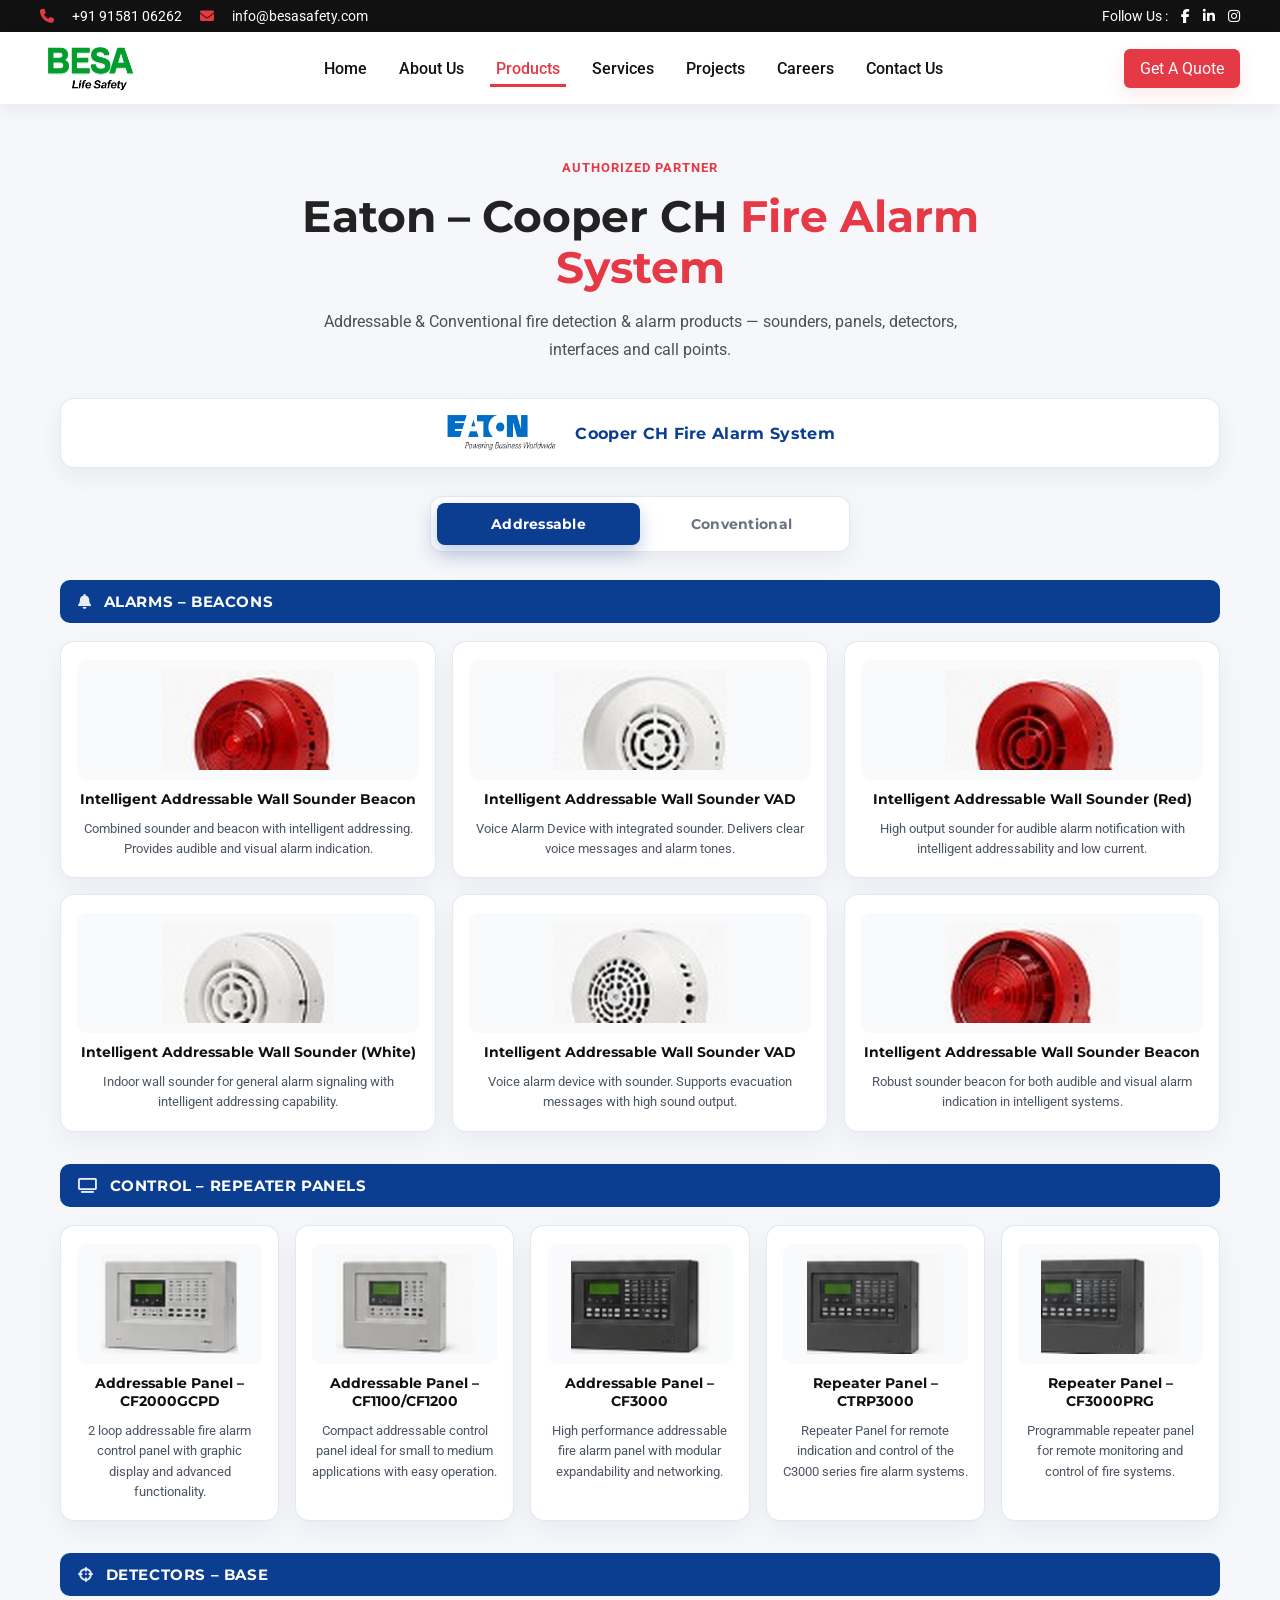
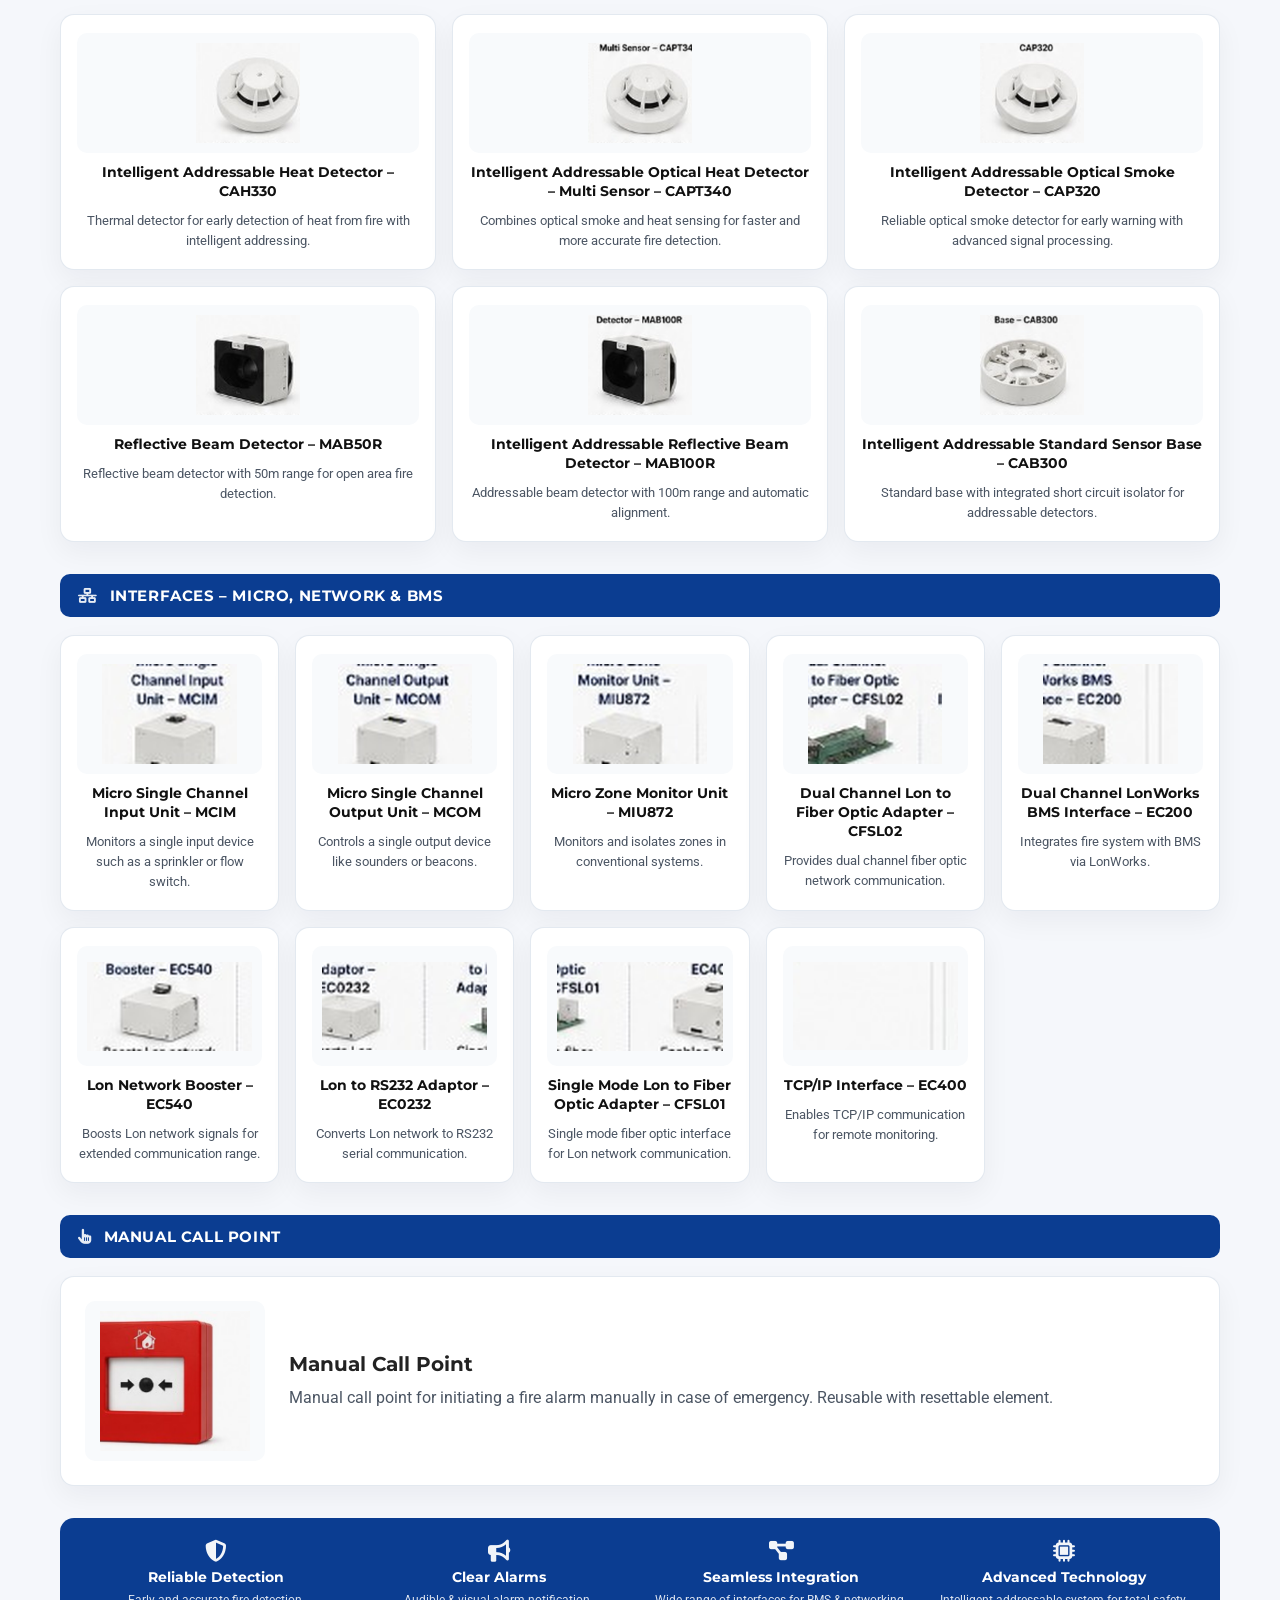
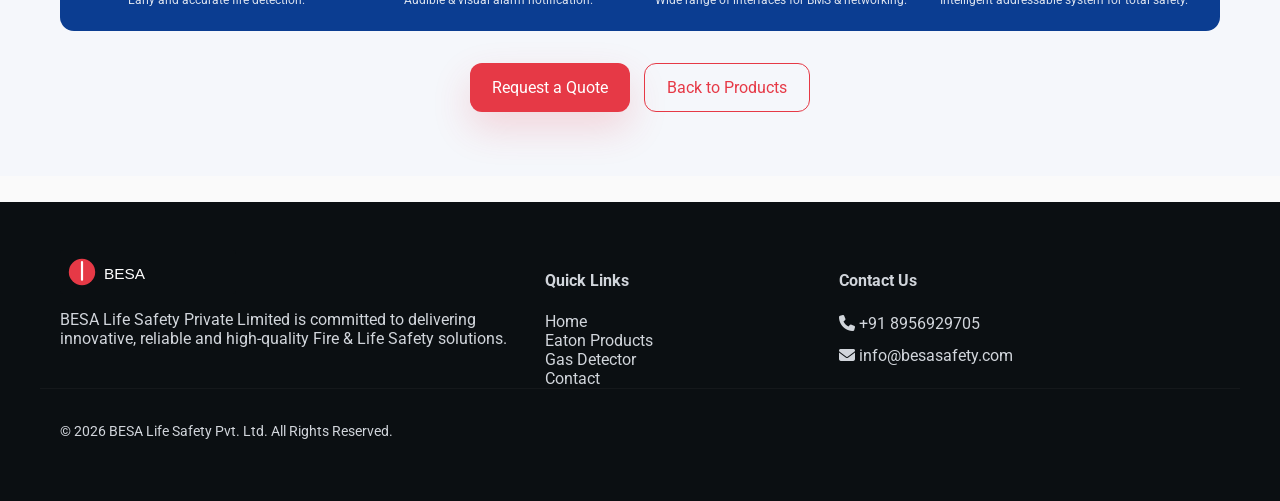
==== eaton-products.html @ 05b0b15f "add products" ====
<!doctype html>
<html lang="en">
<head>
  <meta charset="utf-8">
  <meta name="viewport" content="width=device-width, initial-scale=1">
  <title>Eaton Cooper CH Fire Alarm System — Addressable | BESA Life Safety</title>
  <meta name="description" content="Authorized Eaton Cooper CH addressable fire alarm products — sounders, beacons, control panels, detectors, interfaces and manual call points from BESA Life Safety.">
  <link rel="icon" href="assets/favicon.svg">
  <link href="https://fonts.googleapis.com/css2?family=Montserrat:wght@400;600;700&family=Roboto:wght@300;400;500&display=swap" rel="stylesheet">
  <link rel="stylesheet" href="https://cdnjs.cloudflare.com/ajax/libs/font-awesome/6.5.0/css/all.min.css">
  <link rel="stylesheet" href="css/style.css">
</head>
<body>
  <header class="topbar">
    <div class="container topbar-inner">
      <div class="contact"> <i class="fa fa-phone"></i> +91 91581 06262 &nbsp; <i class="fa fa-envelope"></i> info@besasafety.com</div>
      <div class="socials">Follow Us : <a href="#"><i class="fab fa-facebook-f"></i></a> <a href="#"><i class="fab fa-linkedin-in"></i></a> <a href="#"><i class="fab fa-instagram"></i></a></div>
    </div>
  </header>

  <nav class="navbar">
    <div class="container nav-inner">
      <div class="brand">
        <a href="index.html"><img src="assets/besa-logo.png" alt="BESA Logo" class="logo"></a>
      </div>
      <button id="mobileToggle" class="mobile-toggle" aria-label="Menu"><i class="fa fa-bars"></i></button>
      <ul class="nav-links">
        <li><a href="index.html#home">Home</a></li>
        <li><a href="index.html#about">About Us</a></li>
        <li class="has-sub"><a class="active" href="index.html#products">Products</a></li>
        <li><a href="index.html#services">Services</a></li>
        <li><a href="index.html#projects">Projects</a></li>
        <li><a href="index.html#careers">Careers</a></li>
        <li><a href="index.html#contact">Contact Us</a></li>
      </ul>
      <a class="btn-quote" href="index.html#contact">Get A Quote</a>
    </div>
  </nav>

  <main>
    <section class="eaton-page">
      <div class="container">
        <div class="page-header">
          <div class="page-headline">Authorized Partner</div>
          <h2>Eaton – Cooper CH <span>Fire Alarm System</span></h2>
          <p class="page-intro">Addressable &amp; Conventional fire detection &amp; alarm products — sounders, panels, detectors, interfaces and call points.</p>
        </div>

        <div class="eaton-brand-bar">
          <img src="assets/eaton-logo-small.png" alt="Eaton">
          <span>Cooper CH Fire Alarm System</span>
        </div>

        <div class="product-tabs" role="tablist" aria-label="Eaton product ranges">
          <button type="button" class="product-tab active" role="tab" aria-selected="true" data-tab="addressable">Addressable</button>
          <button type="button" class="product-tab" role="tab" aria-selected="false" data-tab="conventional">Conventional</button>
        </div>

        <div class="product-tab-panel active" id="tab-addressable" role="tabpanel">
        <!-- Alarms – Beacons -->
        <div class="eaton-section">
          <h3 class="eaton-section-title"><i class="fa fa-bell"></i> Alarms – Beacons</h3>
          <div class="eaton-grid">
            <article class="eaton-card">
              <div class="eaton-card-img"><img src="assets/eaton/alarm-sounder-beacon-red.png" alt="Wall Sounder Beacon Red"></div>
              <h4>Intelligent Addressable Wall Sounder Beacon</h4>
              <p>Combined sounder and beacon with intelligent addressing. Provides audible and visual alarm indication.</p>
            </article>
            <article class="eaton-card">
              <div class="eaton-card-img"><img src="assets/eaton/alarm-sounder-vad-white.png" alt="Wall Sounder VAD White"></div>
              <h4>Intelligent Addressable Wall Sounder VAD</h4>
              <p>Voice Alarm Device with integrated sounder. Delivers clear voice messages and alarm tones.</p>
            </article>
            <article class="eaton-card">
              <div class="eaton-card-img"><img src="assets/eaton/alarm-wall-sounder-red.png" alt="Wall Sounder Red"></div>
              <h4>Intelligent Addressable Wall Sounder (Red)</h4>
              <p>High output sounder for audible alarm notification with intelligent addressability and low current.</p>
            </article>
            <article class="eaton-card">
              <div class="eaton-card-img"><img src="assets/eaton/alarm-wall-sounder-white.png" alt="Wall Sounder White"></div>
              <h4>Intelligent Addressable Wall Sounder (White)</h4>
              <p>Indoor wall sounder for general alarm signaling with intelligent addressing capability.</p>
            </article>
            <article class="eaton-card">
              <div class="eaton-card-img"><img src="assets/eaton/alarm-sounder-vad-mesh.png" alt="Wall Sounder VAD Mesh"></div>
              <h4>Intelligent Addressable Wall Sounder VAD</h4>
              <p>Voice alarm device with sounder. Supports evacuation messages with high sound output.</p>
            </article>
            <article class="eaton-card">
              <div class="eaton-card-img"><img src="assets/eaton/alarm-sounder-beacon-dome.png" alt="Wall Sounder Beacon Dome"></div>
              <h4>Intelligent Addressable Wall Sounder Beacon</h4>
              <p>Robust sounder beacon for both audible and visual alarm indication in intelligent systems.</p>
            </article>
          </div>
        </div>

        <!-- Control – Repeater Panels -->
        <div class="eaton-section">
          <h3 class="eaton-section-title"><i class="fa fa-tv"></i> Control – Repeater Panels</h3>
          <div class="eaton-grid eaton-grid-5">
            <article class="eaton-card">
              <div class="eaton-card-img"><img src="assets/eaton/panel-cf2000gcpd.png" alt="CF2000GCPD Panel"></div>
              <h4>Addressable Panel – CF2000GCPD</h4>
              <p>2 loop addressable fire alarm control panel with graphic display and advanced functionality.</p>
            </article>
            <article class="eaton-card">
              <div class="eaton-card-img"><img src="assets/eaton/panel-cf1100.png" alt="CF1100 CF1200 Panel"></div>
              <h4>Addressable Panel – CF1100/CF1200</h4>
              <p>Compact addressable control panel ideal for small to medium applications with easy operation.</p>
            </article>
            <article class="eaton-card">
              <div class="eaton-card-img"><img src="assets/eaton/panel-cf3000.png" alt="CF3000 Panel"></div>
              <h4>Addressable Panel – CF3000</h4>
              <p>High performance addressable fire alarm panel with modular expandability and networking.</p>
            </article>
            <article class="eaton-card">
              <div class="eaton-card-img"><img src="assets/eaton/panel-ctrp3000.png" alt="CTRP3000 Repeater"></div>
              <h4>Repeater Panel – CTRP3000</h4>
              <p>Repeater Panel for remote indication and control of the C3000 series fire alarm systems.</p>
            </article>
            <article class="eaton-card">
              <div class="eaton-card-img"><img src="assets/eaton/panel-cf3000prg.png" alt="CF3000PRG Repeater"></div>
              <h4>Repeater Panel – CF3000PRG</h4>
              <p>Programmable repeater panel for remote monitoring and control of fire systems.</p>
            </article>
          </div>
        </div>

        <!-- Detectors – Base -->
        <div class="eaton-section">
          <h3 class="eaton-section-title"><i class="fa fa-crosshairs"></i> Detectors – Base</h3>
          <div class="eaton-grid">
            <article class="eaton-card">
              <div class="eaton-card-img"><img src="assets/eaton/det-cah330.png" alt="CAH330 Heat Detector"></div>
              <h4>Intelligent Addressable Heat Detector – CAH330</h4>
              <p>Thermal detector for early detection of heat from fire with intelligent addressing.</p>
            </article>
            <article class="eaton-card">
              <div class="eaton-card-img"><img src="assets/eaton/det-capt340.png" alt="CAPT340 Multi Sensor"></div>
              <h4>Intelligent Addressable Optical Heat Detector – Multi Sensor – CAPT340</h4>
              <p>Combines optical smoke and heat sensing for faster and more accurate fire detection.</p>
            </article>
            <article class="eaton-card">
              <div class="eaton-card-img"><img src="assets/eaton/det-cap320.png" alt="CAP320 Smoke Detector"></div>
              <h4>Intelligent Addressable Optical Smoke Detector – CAP320</h4>
              <p>Reliable optical smoke detector for early warning with advanced signal processing.</p>
            </article>
            <article class="eaton-card">
              <div class="eaton-card-img"><img src="assets/eaton/det-mab50r.png" alt="MAB50R Beam Detector"></div>
              <h4>Reflective Beam Detector – MAB50R</h4>
              <p>Reflective beam detector with 50m range for open area fire detection.</p>
            </article>
            <article class="eaton-card">
              <div class="eaton-card-img"><img src="assets/eaton/det-mab100r.png" alt="MAB100R Beam Detector"></div>
              <h4>Intelligent Addressable Reflective Beam Detector – MAB100R</h4>
              <p>Addressable beam detector with 100m range and automatic alignment.</p>
            </article>
            <article class="eaton-card">
              <div class="eaton-card-img"><img src="assets/eaton/det-cab300.png" alt="CAB300 Sensor Base"></div>
              <h4>Intelligent Addressable Standard Sensor Base – CAB300</h4>
              <p>Standard base with integrated short circuit isolator for addressable detectors.</p>
            </article>
          </div>
        </div>

        <!-- Interfaces -->
        <div class="eaton-section">
          <h3 class="eaton-section-title"><i class="fa fa-network-wired"></i> Interfaces – Micro, Network &amp; BMS</h3>
          <div class="eaton-grid eaton-grid-5">
            <article class="eaton-card">
              <div class="eaton-card-img"><img src="assets/eaton/iface-mcim.png" alt="MCIM Input Unit"></div>
              <h4>Micro Single Channel Input Unit – MCIM</h4>
              <p>Monitors a single input device such as a sprinkler or flow switch.</p>
            </article>
            <article class="eaton-card">
              <div class="eaton-card-img"><img src="assets/eaton/iface-mcom.png" alt="MCOM Output Unit"></div>
              <h4>Micro Single Channel Output Unit – MCOM</h4>
              <p>Controls a single output device like sounders or beacons.</p>
            </article>
            <article class="eaton-card">
              <div class="eaton-card-img"><img src="assets/eaton/iface-miu872.png" alt="MIU872 Zone Monitor"></div>
              <h4>Micro Zone Monitor Unit – MIU872</h4>
              <p>Monitors and isolates zones in conventional systems.</p>
            </article>
            <article class="eaton-card">
              <div class="eaton-card-img"><img src="assets/eaton/iface-cfsl02.png" alt="CFSL02 Fiber Adapter"></div>
              <h4>Dual Channel Lon to Fiber Optic Adapter – CFSL02</h4>
              <p>Provides dual channel fiber optic network communication.</p>
            </article>
            <article class="eaton-card">
              <div class="eaton-card-img"><img src="assets/eaton/iface-ec200.png" alt="EC200 BMS Interface"></div>
              <h4>Dual Channel LonWorks BMS Interface – EC200</h4>
              <p>Integrates fire system with BMS via LonWorks.</p>
            </article>
            <article class="eaton-card">
              <div class="eaton-card-img"><img src="assets/eaton/iface-ec540.png" alt="EC540 Network Booster"></div>
              <h4>Lon Network Booster – EC540</h4>
              <p>Boosts Lon network signals for extended communication range.</p>
            </article>
            <article class="eaton-card">
              <div class="eaton-card-img"><img src="assets/eaton/iface-ec0232.png" alt="EC0232 RS232 Adaptor"></div>
              <h4>Lon to RS232 Adaptor – EC0232</h4>
              <p>Converts Lon network to RS232 serial communication.</p>
            </article>
            <article class="eaton-card">
              <div class="eaton-card-img"><img src="assets/eaton/iface-cfsl01.png" alt="CFSL01 Fiber Adapter"></div>
              <h4>Single Mode Lon to Fiber Optic Adapter – CFSL01</h4>
              <p>Single mode fiber optic interface for Lon network communication.</p>
            </article>
            <article class="eaton-card">
              <div class="eaton-card-img"><img src="assets/eaton/iface-ec400.png" alt="EC400 TCP/IP Interface"></div>
              <h4>TCP/IP Interface – EC400</h4>
              <p>Enables TCP/IP communication for remote monitoring.</p>
            </article>
          </div>
        </div>

        <!-- Manual Call Point -->
        <div class="eaton-section">
          <h3 class="eaton-section-title"><i class="fa fa-hand-pointer"></i> Manual Call Point</h3>
          <div class="eaton-mcp">
            <div class="eaton-card-img"><img src="assets/eaton/mcp-manual.png" alt="Manual Call Point"></div>
            <div>
              <h4>Manual Call Point</h4>
              <p>Manual call point for initiating a fire alarm manually in case of emergency. Reusable with resettable element.</p>
            </div>
          </div>
        </div>

        <!-- Value props -->
        <div class="eaton-highlights">
          <div class="eaton-highlight"><i class="fa fa-shield-halved"></i><strong>Reliable Detection</strong><span>Early and accurate fire detection.</span></div>
          <div class="eaton-highlight"><i class="fa fa-bullhorn"></i><strong>Clear Alarms</strong><span>Audible &amp; visual alarm notification.</span></div>
          <div class="eaton-highlight"><i class="fa fa-diagram-project"></i><strong>Seamless Integration</strong><span>Wide range of interfaces for BMS &amp; networking.</span></div>
          <div class="eaton-highlight"><i class="fa fa-microchip"></i><strong>Advanced Technology</strong><span>Intelligent addressable system for total safety.</span></div>
        </div>
        </div><!-- /tab-addressable -->

        <div class="product-tab-panel" id="tab-conventional" role="tabpanel" hidden>
          <div class="eaton-brand-bar">
            <span>Complete Range of Conventional Fire Alarm System Devices</span>
          </div>

          <div class="eaton-section">
            <h3 class="eaton-section-title"><i class="fa fa-fire-extinguisher"></i> Conventional Fire Alarm Devices</h3>
            <p class="ekavis-section-desc">Eaton Cooper CH conventional range covers panels, detectors, sounders, beacons, call points, door retainers and accessories for dependable zone-based life safety systems.</p>
            <div class="eaton-grid eaton-grid-conv">
              <article class="eaton-card">
                <div class="eaton-card-img"><img src="assets/eaton/conventional/01-door-retainer.png" alt="Compact door retainer"></div>
                <span class="eaton-num">01</span>
                <h4>Compact Door Retainer</h4>
                <p>Compact door retainer for conventional fire systems.</p>
              </article>
              <article class="eaton-card">
                <div class="eaton-card-img"><img src="assets/eaton/conventional/02-power-supply.png" alt="Compact safety power supply"></div>
                <span class="eaton-num">02</span>
                <h4>Compact Safety Power Supply (SPS)</h4>
                <p>Compact safety power supply for fire alarm systems.</p>
              </article>
              <article class="eaton-card">
                <div class="eaton-card-img"><img src="assets/eaton/conventional/03-wall-sounder.png" alt="Compact wall sounder"></div>
                <span class="eaton-num">03</span>
                <h4>Compact Wall Sounder</h4>
                <p>Compact wall sounder for conventional fire systems.</p>
              </article>
              <article class="eaton-card">
                <div class="eaton-card-img"><img src="assets/eaton/conventional/04-flexi-panel.png" alt="BiWire Flexi panel"></div>
                <span class="eaton-num">04</span>
                <h4>Conventional / BiWire Flexi Panel</h4>
                <p>Conventional / BiWire Flexi fire alarm control panel.</p>
              </article>
              <article class="eaton-card">
                <div class="eaton-card-img"><img src="assets/eaton/conventional/05-beam-detector.png" alt="Reflective beam detector"></div>
                <span class="eaton-num">05</span>
                <h4>EN &amp; UL Reflective Beam Detector</h4>
                <p>Conventional EN &amp; UL reflective beam detector.</p>
              </article>
              <article class="eaton-card">
                <div class="eaton-card-img"><img src="assets/eaton/conventional/06-call-points.png" alt="CXM CXL call points"></div>
                <span class="eaton-num">06</span>
                <h4>CXM &amp; CXL Manual Call Points</h4>
                <p>Manual call points for fire, gas &amp; door release.</p>
              </article>
              <article class="eaton-card">
                <div class="eaton-card-img"><img src="assets/eaton/conventional/07-detectors.png" alt="Detector range"></div>
                <span class="eaton-num">07</span>
                <h4>Detector Range</h4>
                <p>Detector range for conventional fire systems.</p>
              </article>
              <article class="eaton-card">
                <div class="eaton-card-img"><img src="assets/eaton/conventional/08-hd-door-retainer.png" alt="Heavy duty door retainer"></div>
                <span class="eaton-num">08</span>
                <h4>Heavy Duty Door Retainer</h4>
                <p>Heavy duty door retainer for conventional fire systems.</p>
              </article>
              <article class="eaton-card">
                <div class="eaton-card-img"><img src="assets/eaton/conventional/09-relay-unit.png" alt="Heavy duty relay unit"></div>
                <span class="eaton-num">09</span>
                <h4>Heavy Duty Relay Unit</h4>
                <p>Heavy duty relay unit for conventional fire systems.</p>
              </article>
              <article class="eaton-card">
                <div class="eaton-card-img"><img src="assets/eaton/conventional/10-high-output-sounder.png" alt="High output sounder"></div>
                <span class="eaton-num">10</span>
                <h4>High Output Sounder</h4>
                <p>High output sounder for conventional fire systems.</p>
              </article>
              <article class="eaton-card">
                <div class="eaton-card-img"><img src="assets/eaton/conventional/11-led-beacon.png" alt="LED Beacon"></div>
                <span class="eaton-num">11</span>
                <h4>LED Beacon</h4>
                <p>LED Beacon for conventional fire systems.</p>
              </article>
              <article class="eaton-card">
                <div class="eaton-card-img"><img src="assets/eaton/conventional/12-low-current-sounder.png" alt="Low current sounder"></div>
                <span class="eaton-num">12</span>
                <h4>Low Current Sounder</h4>
                <p>Low current sounder for conventional fire systems.</p>
              </article>
              <article class="eaton-card">
                <div class="eaton-card-img"><img src="assets/eaton/conventional/13-motorised-bell.png" alt="Motorised bell"></div>
                <span class="eaton-num">13</span>
                <h4>Motorised Bells</h4>
                <p>Motorised bells for conventional fire systems.</p>
              </article>
              <article class="eaton-card">
                <div class="eaton-card-img"><img src="assets/eaton/conventional/14-optical-beam.png" alt="Optical smoke beam detector"></div>
                <span class="eaton-num">14</span>
                <h4>Optical Smoke Beam Detector</h4>
                <p>Optical smoke beam detector for conventional fire systems.</p>
              </article>
              <article class="eaton-card">
                <div class="eaton-card-img"><img src="assets/eaton/conventional/15-repeater-panel.png" alt="Passive repeater panel"></div>
                <span class="eaton-num">15</span>
                <h4>Passive Repeater Panel</h4>
                <p>Passive repeater panel for BiWire &amp; conventional systems.</p>
              </article>
              <article class="eaton-card">
                <div class="eaton-card-img"><img src="assets/eaton/conventional/16-remote-indicator.png" alt="Remote indicator"></div>
                <span class="eaton-num">16</span>
                <h4>Remote Indicator</h4>
                <p>Remote indicator for conventional fire systems.</p>
              </article>
              <article class="eaton-card">
                <div class="eaton-card-img"><img src="assets/eaton/conventional/17-sounder-base.png" alt="Sounder detector base"></div>
                <span class="eaton-num">17</span>
                <h4>Sounder Detector Base</h4>
                <p>Sounder detector base for conventional fire systems.</p>
              </article>
              <article class="eaton-card">
                <div class="eaton-card-img"><img src="assets/eaton/conventional/18-sounder-vad.png" alt="Sounder visual alarm device"></div>
                <span class="eaton-num">18</span>
                <h4>Sounder Visual Alarm Device</h4>
                <p>Sounder visual alarm device for conventional fire systems.</p>
              </article>
              <article class="eaton-card">
                <div class="eaton-card-img"><img src="assets/eaton/conventional/19-ultralow-sounder.png" alt="Ultra-low current sounder"></div>
                <span class="eaton-num">19</span>
                <h4>Ultra-Low Current Sounder</h4>
                <p>Ultra-low current sounder for conventional fire systems.</p>
              </article>
              <article class="eaton-card">
                <div class="eaton-card-img"><img src="assets/eaton/conventional/20-visual-alarm.png" alt="Visual alarm device"></div>
                <span class="eaton-num">20</span>
                <h4>Visual Alarm Device</h4>
                <p>Visual alarm device for conventional fire systems.</p>
              </article>
              <article class="eaton-card">
                <div class="eaton-card-img"><img src="assets/eaton/conventional/21-xenon-beacon.png" alt="Xenon sounder beacon"></div>
                <span class="eaton-num">21</span>
                <h4>Xenon Sounder Beacon</h4>
                <p>Xenon sounder beacon for conventional fire systems.</p>
              </article>
            </div>
          </div>

          <div class="eaton-highlights">
            <div class="eaton-highlight"><i class="fa fa-shield-halved"></i><strong>Reliable Protection</strong><span>Designed for dependable performance &amp; life safety protection.</span></div>
            <div class="eaton-highlight"><i class="fa fa-gears"></i><strong>Easy Installation</strong><span>Simple wiring, compact design &amp; quick commissioning.</span></div>
            <div class="eaton-highlight"><i class="fa fa-certificate"></i><strong>Trusted Quality</strong><span>EN &amp; UL compliant products with strict quality standards.</span></div>
            <div class="eaton-highlight"><i class="fa fa-headset"></i><strong>Global Support</strong><span>Worldwide support network and after sales service.</span></div>
          </div>
          <p class="ekavis-tagline">Smarter Technology. Safer Buildings.</p>
        </div>

        <div class="gas-page-actions">
          <a class="btn-secondary" href="index.html#contact">Request a Quote</a>
          <a class="btn-outline" href="index.html#catalog">Back to Products</a>
        </div>
      </div>
    </section>
  </main>

  <footer class="footer">
    <div class="container footer-grid">
      <div class="footer-about">
        <img src="assets/logo-light.svg" alt="BESA" class="logo-footer">
        <p>BESA Life Safety Private Limited is committed to delivering innovative, reliable and high-quality Fire &amp; Life Safety solutions.</p>
      </div>
      <div class="footer-links">
        <h4>Quick Links</h4>
        <ul>
          <li><a href="index.html">Home</a></li>
          <li><a href="eaton-products.html">Eaton Products</a></li>
          <li><a href="gas-detector.html">Gas Detector</a></li>
          <li><a href="index.html#contact">Contact</a></li>
        </ul>
      </div>
      <div class="footer-contact">
        <h4>Contact Us</h4>
        <p><i class="fa fa-phone"></i> +91 8956929705</p>
        <p><i class="fa fa-envelope"></i> info@besasafety.com</p>
      </div>
    </div>
    <div class="container footer-bottom">
      <p>© 2026 BESA Life Safety Pvt. Ltd. All Rights Reserved.</p>
    </div>
  </footer>

  <script src="js/script.js"></script>
</body>
</html>
---- css/style.css ----
:root{
  --brand:#e63946;
  --dark:#0f1720;
  --muted:#6b7280;
  --accent:#111827;
  --max-width:1200px;
  --section-pad:48px;
  --eaton-blue:#0b3d91;
}
*{box-sizing:border-box}
html{scroll-behavior:smooth;-webkit-text-size-adjust:100%}
body{
  font-family:Roboto,Montserrat,Arial,Helvetica,sans-serif;
  margin:0;color:#222;background:#fafafa;
  overflow-x:hidden;
  min-width:0;
}
img,video,svg{max-width:100%;height:auto;display:block}
.container{max-width:var(--max-width);margin:0 auto;padding:0 20px;width:100%}

/* Topbar */
.topbar{background:#111;color:#fff;font-size:14px}
.topbar-inner{display:flex;justify-content:space-between;align-items:center;padding:8px 0;gap:12px;flex-wrap:wrap}
.topbar .contact{display:flex;flex-wrap:wrap;align-items:center;gap:4px 12px}
.topbar .contact i{margin-right:6px;color:var(--brand)}
.socials{white-space:nowrap}
.socials a{color:#fff;margin-left:10px}

/* Common section spacing */
section{padding:var(--section-pad) 0}

/* Navbar */
.navbar{background:#fff;box-shadow:0 6px 18px rgba(15,23,32,0.06);position:sticky;top:0;z-index:70}
.nav-inner{display:flex;align-items:center;justify-content:space-between;padding:12px 0;gap:12px}
.brand{flex-shrink:0}
.logo{height:48px;width:auto}
.nav-links{display:flex;list-style:none;margin:0;padding:0;gap:20px;align-items:center}
.nav-links li a{color:#111;text-decoration:none;padding:8px 6px;font-weight:500;white-space:nowrap}
.nav-links li a.active{color:var(--brand);border-bottom:3px solid var(--brand);padding-bottom:6px}
.btn-quote{
  background:var(--brand);color:#fff;padding:10px 16px;border-radius:6px;
  text-decoration:none;box-shadow:0 6px 18px rgba(230,57,70,0.12);
  white-space:nowrap;flex-shrink:0;
}
.mobile-toggle{
  display:none;background:none;border:none;font-size:22px;cursor:pointer;
  color:#111;padding:8px;line-height:1;z-index:80;
}

/* Mobile nav */
.nav-links{transition:transform .28s ease,opacity .28s ease}

/* Hero */
.hero{position:relative;overflow:hidden}
.hero-slider{height:clamp(380px,62vh,560px)}
.slide{
  height:clamp(380px,62vh,560px);
  background-size:cover;background-position:center;display:none;align-items:center;
}
.slide.active{display:flex}
.hero::before{
  content:"";position:absolute;left:0;right:0;top:0;height:100%;
  background:linear-gradient(90deg, rgba(0,0,0,0.6) 0%, rgba(0,0,0,0.2) 65%);
  pointer-events:none;z-index:1;
}
.hero-content{color:#fff;padding:40px 20px;position:relative;z-index:2;max-width:720px}
.hero-content h1{font-family:Montserrat,sans-serif;font-size:clamp(26px,4.2vw,44px);line-height:1.15;margin:0 0 10px}
.hero-content h1 strong{color:var(--brand)}
.hero-content p{max-width:680px;color:#f1f1f1;margin:12px 0;font-size:clamp(14px,1.6vw,16px);line-height:1.6}
.btn-primary{background:var(--brand);color:#fff;padding:12px 18px;border-radius:6px;text-decoration:none;display:inline-block}
.hero-indicators{display:flex;gap:8px;justify-content:center;padding:18px 0;position:relative;z-index:2}
.hero-indicators .dot{width:12px;height:12px;border-radius:50%;border:2px solid #fff;background:transparent;cursor:pointer;padding:0}
.hero-indicators .dot.active{background:var(--brand);border-color:var(--brand)}

/* Hero controls */
.hero-prev,.hero-next{
  position:absolute;top:50%;transform:translateY(-50%);background:rgba(0,0,0,0.35);
  color:#fff;border:none;width:46px;height:46px;border-radius:50%;font-size:28px;
  display:flex;align-items:center;justify-content:center;cursor:pointer;z-index:3;
}
.hero-prev{left:12px}
.hero-next{right:12px}

/* Carousel wrappers */
.carousel-wrap{display:flex;align-items:center;gap:12px;min-width:0}
.carousel{display:flex;gap:18px;overflow-x:auto;scroll-behavior:smooth;padding:8px;-webkit-overflow-scrolling:touch;scrollbar-width:none}
.carousel::-webkit-scrollbar{display:none}
.carousel .product-item,.carousel .project-card{flex:0 0 auto}
.carousel-prev,.carousel-next{
  background:#fff;border:1px solid rgba(0,0,0,0.06);width:44px;height:44px;
  border-radius:6px;cursor:pointer;flex-shrink:0;
}

/* Partners carousel */
.partners-wrap{display:flex;align-items:center;gap:12px}
.partners-row.carousel{display:flex;gap:340px;overflow:hidden;align-items:center;padding:6px}
.partners-row.carousel img{height:44px}

/* Stats */
.stats{display:flex;gap:20px;justify-content:space-between;padding:18px 0;background:#fff;border-radius:8px;flex-wrap:wrap}
.stat{background:#fff;padding:18px;border-radius:8px;text-align:center;flex:1;min-width:140px;box-shadow:0 6px 18px rgba(12,16,20,0.04)}
.stat strong{display:block;font-size:22px;color:var(--brand)}
.stat span{display:block;color:var(--muted);font-size:14px;margin-top:6px}

/* Services */
.section-title{text-align:center;margin:8px 0 28px;font-family:Montserrat,sans-serif;font-size:clamp(22px,3vw,32px);padding:0 8px}
.section-title span{color:var(--brand)}
.services-grid{display:grid;grid-template-columns:repeat(3,minmax(0,1fr));gap:20px}
.service-card{
  background:#fff;padding:26px;border-radius:12px;text-align:center;
  box-shadow:0 8px 24px rgba(8,10,12,0.04);transition:transform .25s,box-shadow .25s;
  border:1px solid rgba(10,10,10,0.03);display:flex;flex-direction:column;align-items:center;min-height:160px;
}
.service-card:hover{transform:translateY(-8px);box-shadow:0 18px 40px rgba(8,10,12,0.06)}
.service-card .icon{margin-bottom:12px}
.service-card h3{margin:10px 0 6px}
.service-card p{color:var(--muted);font-size:14px}

/* Suppliers & product catalog */
.supplier-grid{display:grid;grid-template-columns:repeat(3,minmax(0,1fr));gap:18px;margin:18px 0}
.supplier-card{background:#fff;padding:18px;border-radius:8px;text-align:center;box-shadow:0 6px 18px rgba(5,5,5,0.04)}
.supplier-card img{height:56px;width:auto;margin:0 auto 8px;object-fit:contain}
.supplier-card a{color:inherit;text-decoration:none;display:block}
.supplier-card a:hover h4{color:var(--brand)}
.catalog-list ul{margin:12px 0 40px;padding-left:20px}

/* About page */
.about-page{background:#f5f7fb;padding:clamp(40px,8vw,80px) 0 40px}
.page-header{max-width:760px;margin:0 auto 34px;text-align:center;display:grid;gap:16px;padding:0 8px}
.page-headline{color:var(--brand);font-size:13px;font-weight:700;letter-spacing:1px;text-transform:uppercase}
.page-header h2{font-size:clamp(26px,4.5vw,44px);line-height:1.15;margin:0;font-family:Montserrat,sans-serif}
.page-header h2 span{color:var(--brand)}
.page-intro{color:#4f4f4f;font-size:clamp(14px,1.6vw,16px);line-height:1.75;max-width:660px;margin:0 auto}
.about-hero{
  display:grid;grid-template-columns:1fr;gap:28px;align-items:start;
  max-width:1180px;margin:0 auto;background:#fff;padding:clamp(20px,3vw,32px);
  border-radius:clamp(16px,3vw,32px);box-shadow:0 32px 80px rgba(15,23,32,0.08);
}
.about-copy{display:flex;flex-direction:column;gap:28px}
.about-copy p{margin:0;color:#4b5563;font-size:16px;line-height:1.85}
.about-stats{display:grid;grid-template-columns:repeat(4,minmax(0,1fr));gap:16px}
.about-stat-card{background:#fff;border-radius:18px;padding:24px 16px;text-align:center;box-shadow:0 18px 40px rgba(15,23,32,0.06);border:1px solid rgba(226,232,240,0.9)}
.about-stat-card strong{display:block;font-size:clamp(22px,3vw,28px);color:var(--brand);margin-bottom:10px}
.about-stat-card span{display:block;color:#4b5563;font-size:13px}
.about-actions{display:flex;flex-wrap:wrap;gap:14px}
.btn-secondary{background:var(--brand);color:#fff;padding:14px 22px;border-radius:12px;text-decoration:none;display:inline-flex;align-items:center;justify-content:center;box-shadow:0 16px 38px rgba(230,57,70,0.18)}
.btn-outline{background:transparent;color:var(--brand);border:1px solid var(--brand);padding:14px 22px;border-radius:12px;text-decoration:none;display:inline-flex;align-items:center;justify-content:center}
.about-media{display:grid;gap:18px}
.about-image.large{border-radius:28px;overflow:hidden;box-shadow:0 24px 56px rgba(15,23,32,0.14)}
.about-image.large img{width:100%;height:auto;display:block}
.about-card-row{display:grid;grid-template-columns:repeat(4,minmax(0,1fr));gap:16px}
.media-card{background:#fff;border-radius:22px;overflow:hidden;box-shadow:0 20px 48px rgba(15,23,32,0.08);border:1px solid rgba(226,232,240,0.95);display:flex;flex-direction:column;align-items:center;text-align:center;padding:16px}
.media-card img{width:100%;height:160px;object-fit:cover;border-radius:18px}
.media-card strong{display:block;margin-top:14px;font-size:15px;color:#111}

/* Services highlight row */
.service-highlights{display:grid;grid-template-columns:repeat(6,minmax(0,1fr));gap:14px;margin-top:30px}
.service-highlight{background:#fff;border-radius:18px;padding:16px;display:flex;align-items:center;gap:10px;box-shadow:0 16px 36px rgba(15,23,32,0.06);border:1px solid rgba(226,232,240,0.95)}
.service-highlight i{color:var(--brand);font-size:20px;flex-shrink:0}
.service-highlight span{font-size:13px;color:#4b5563;line-height:1.35}

/* Products */
.product-row{display:flex;gap:18px;flex-wrap:nowrap;background:transparent;padding:8px;border-radius:10px}
.product-item{flex:0 0 200px;text-align:center;padding:14px;background:#fff;border-radius:10px;border:1px solid rgba(10,10,10,0.04);box-shadow:0 8px 20px rgba(8,10,12,0.04)}
.product-item img{height:84px;width:auto;margin:0 auto;object-fit:contain}
.product-item h4{margin:10px 0 0;font-size:15px}
a.product-item{color:inherit;text-decoration:none;display:block}

/* Partners */
.partners{background:#ffffff;padding:26px 0;color:#fff}
.partners-row{display:flex;gap:100px;align-items:center;justify-content:flex-start}
.partners-row img{height:44px;opacity:1}

/* Projects */
.projects-row{display:flex;gap:18px;flex-wrap:nowrap}
.project-card{flex:0 0 260px;background:#fff;border-radius:8px;overflow:hidden;text-align:center;border:1px solid rgba(10,10,10,0.04);box-shadow:0 8px 20px rgba(8,10,12,0.04)}
.project-card img{width:100%;height:140px;object-fit:cover}
.project-card h4{padding:12px;font-size:15px}

/* CTA */
.cta{background:linear-gradient(90deg, rgba(230,57,70,0.95), rgba(150,30,40,0.95));color:#fff;padding:24px;border-radius:8px;margin:24px 0}
.cta-inner{display:flex;justify-content:space-between;align-items:center;gap:16px;flex-wrap:wrap}
.btn-ghost{border:2px solid #fff;padding:12px 18px;color:#fff;text-decoration:none;border-radius:30px;display:inline-block}

/* Footer */
.footer{background:#0b0f12;color:#d1d5db;padding:48px 0;margin-top:26px}
.footer-grid{display:grid;grid-template-columns:1.2fr 0.7fr 1fr;gap:28px}
.logo-footer{height:44px;margin-bottom:10px}
.footer-bottom{display:flex;justify-content:space-between;align-items:center;padding-top:20px;border-top:1px solid rgba(255,255,255,0.04);font-size:14px;gap:12px;flex-wrap:wrap}
.footer-links ul{list-style:none;margin:0;padding:0}
.footer-links a,.footer-bottom a{color:#d1d5db;text-decoration:none}
.footer-links a:hover,.footer-bottom a:hover{color:#fff}
.footer-contact p{margin:8px 0;line-height:1.55}

.service-ion img{height:90px;width:90px;object-fit:contain}

/* Accessibility focus states */
a:focus,button:focus{outline:3px solid rgba(230,57,70,0.16);outline-offset:2px}

/* ========== Gas Detector page ========== */
.gas-detector-page{background:#f5f7fb;padding:clamp(32px,5vw,56px) 0 clamp(40px,6vw,64px)}
.gas-spec-sheet{
  display:grid;grid-template-columns:1.15fr 0.85fr;gap:clamp(20px,3vw,36px);
  background:#fff;border-radius:20px;padding:clamp(20px,3vw,36px);
  box-shadow:0 24px 60px rgba(15,23,32,0.08);border:1px solid rgba(226,232,240,0.95);
}
.gas-spec-block{margin-bottom:26px;padding-bottom:22px;border-bottom:1px solid #e5e7eb}
.gas-spec-block:last-child{border-bottom:none;margin-bottom:0;padding-bottom:0}
.gas-spec-block h3{margin:0 0 12px;font-family:Montserrat,sans-serif;font-size:15px;letter-spacing:0.04em;text-transform:uppercase;color:#111}
.gas-spec-block h4{margin:16px 0 8px;font-size:15px;color:#111}
.gas-spec-block p{margin:0;color:#4b5563;line-height:1.75;font-size:15px}
.spec-list{list-style:none;margin:0;padding:0;display:grid;gap:10px}
.spec-list li{position:relative;padding-left:28px;color:#374151;font-size:14px;line-height:1.55}
.spec-list li::before{
  content:"\f00c";font-family:"Font Awesome 6 Free";font-weight:900;
  position:absolute;left:0;top:1px;color:#2563eb;font-size:13px;
}
.gas-product-figure{margin:0 0 20px;text-align:center;background:#f8fafc;border-radius:16px;padding:20px;border:1px solid #e5e7eb}
.gas-product-figure img{max-width:220px;width:100%;height:auto;display:block;margin:0 auto}
.gas-product-figure figcaption{margin-top:12px;font-size:13px;color:#6b7280;font-weight:600}
.gas-doc-meta{display:grid;gap:4px;margin-bottom:22px;padding-bottom:16px;border-bottom:1px solid #e5e7eb}
.gas-doc-meta strong{font-family:Montserrat,sans-serif;font-size:15px;color:#111}
.gas-doc-meta span{font-size:13px;color:#6b7280}
.gas-model-no{margin:18px 0 0;text-align:right;font-weight:700;font-family:Montserrat,sans-serif;font-size:16px;color:#111}
.gas-page-actions{display:flex;flex-wrap:wrap;gap:14px;justify-content:center;margin-top:32px}

/* ========== Eaton products page ========== */
.eaton-page{background:#f5f7fb;padding:clamp(32px,5vw,56px) 0 clamp(40px,6vw,64px)}
.eaton-brand-bar{
  display:flex;align-items:center;justify-content:center;gap:16px;flex-wrap:wrap;
  background:#fff;border-radius:14px;padding:16px 24px;margin-bottom:28px;
  box-shadow:0 8px 24px rgba(15,23,32,0.06);border:1px solid rgba(226,232,240,0.95);
}
.eaton-brand-bar img{height:36px;width:auto}
.eaton-brand-bar span{font-family:Montserrat,sans-serif;font-weight:700;color:var(--eaton-blue);letter-spacing:0.02em;text-align:center}
.eaton-section{margin-bottom:32px}
.eaton-section-title{
  display:flex;align-items:center;gap:12px;flex-wrap:wrap;
  background:var(--eaton-blue);color:#fff;margin:0 0 18px;padding:12px 18px;border-radius:10px;
  font-family:Montserrat,sans-serif;font-size:clamp(13px,1.5vw,15px);text-transform:uppercase;letter-spacing:0.04em;
}
.eaton-section-title i{opacity:0.9}
.eaton-grid{display:grid;grid-template-columns:repeat(3,minmax(0,1fr));gap:16px}
.eaton-grid-5{grid-template-columns:repeat(5,minmax(0,1fr))}
.eaton-card{
  background:#fff;border-radius:14px;padding:18px 16px;text-align:center;
  border:1px solid rgba(226,232,240,0.95);box-shadow:0 10px 28px rgba(15,23,32,0.05);
  display:flex;flex-direction:column;align-items:center;gap:10px;min-width:0;
}
.eaton-card-img{
  width:100%;height:120px;display:flex;align-items:center;justify-content:center;
  background:#f8fafc;border-radius:10px;padding:10px;
}
.eaton-card-img img{max-height:100px;max-width:100%;width:auto;height:auto;object-fit:contain}
.eaton-card h4{margin:0;font-size:14px;line-height:1.35;color:#111;font-family:Montserrat,sans-serif}
.eaton-card p{margin:0;font-size:13px;line-height:1.55;color:#4b5563}
.eaton-mcp{
  display:grid;grid-template-columns:minmax(140px,180px) 1fr;gap:24px;align-items:center;
  background:#fff;border-radius:14px;padding:clamp(16px,3vw,24px);
  border:1px solid rgba(226,232,240,0.95);box-shadow:0 10px 28px rgba(15,23,32,0.05);
}
.eaton-mcp .eaton-card-img{height:160px}
.eaton-mcp .eaton-card-img img{max-height:140px}
.eaton-mcp h4{margin:0 0 8px;font-family:Montserrat,sans-serif;font-size:clamp(18px,2.5vw,20px)}
.eaton-mcp p{margin:0;color:#4b5563;line-height:1.7}
.eaton-highlights{
  display:grid;grid-template-columns:repeat(4,minmax(0,1fr));gap:14px;
  background:var(--eaton-blue);border-radius:14px;padding:clamp(16px,3vw,22px);margin:28px 0 8px;color:#fff;
}
.eaton-highlight{display:grid;gap:6px;text-align:center}
.eaton-highlight i{font-size:22px;opacity:0.95}
.eaton-highlight strong{font-family:Montserrat,sans-serif;font-size:14px}
.eaton-highlight span{font-size:12px;opacity:0.85;line-height:1.4}

/* ============================================
   RESPONSIVE BREAKPOINTS
   Desktop >1200 | Laptop 1024-1200 | iPad 768-1024
   Mobile landscape 640-768 | Mobile <640
   ============================================ */

/* Large laptop / small desktop */
@media(max-width:1200px){
  .nav-links{gap:14px}
  .nav-links li a{font-size:14px;padding:8px 4px}
  .service-highlights{grid-template-columns:repeat(3,minmax(0,1fr))}
  .eaton-grid-5{grid-template-columns:repeat(3,minmax(0,1fr))}
}

/* Laptop / large tablet landscape */
@media(max-width:1024px){
  :root{--section-pad:40px}
  .services-grid{grid-template-columns:repeat(2,minmax(0,1fr))}
  .supplier-grid{grid-template-columns:repeat(3,minmax(0,1fr))}
  .about-stats{grid-template-columns:repeat(2,minmax(0,1fr))}
  .about-card-row{grid-template-columns:repeat(2,minmax(0,1fr))}
  .footer-grid{grid-template-columns:1fr 1fr;gap:24px}
  .footer-about{grid-column:1 / -1}
  .eaton-grid{grid-template-columns:repeat(2,minmax(0,1fr))}
  .eaton-grid-5{grid-template-columns:repeat(2,minmax(0,1fr))}
  .gas-spec-sheet{grid-template-columns:1fr}
  .carousel .product-item{flex:0 0 42%}
  .carousel .project-card{flex:0 0 46%}
}

/* iPad portrait / tablet */
@media(max-width:900px){
  .topbar{font-size:12px}
  .topbar-inner{justify-content:center;text-align:center}
  .logo{height:42px}

  .mobile-toggle{display:inline-flex;align-items:center;justify-content:center;order:2}
  .btn-quote{display:none}
  .nav-inner{flex-wrap:wrap}
  .brand{order:1;margin-right:auto}
  .nav-links{
    display:none;position:fixed;left:0;right:0;top:0;bottom:0;
    background:#fff;flex-direction:column;align-items:stretch;
    padding:80px 24px 32px;gap:0;z-index:75;
    box-shadow:0 12px 40px rgba(0,0,0,0.12);overflow-y:auto;
  }
  .nav-links.open{display:flex}
  .nav-links li{border-bottom:1px solid #eee}
  .nav-links li a{
    display:block;padding:16px 8px;font-size:16px;white-space:normal;
    border-bottom:none;
  }
  .nav-links li a.active{border-bottom:none;color:var(--brand)}
  body.nav-open{overflow:hidden}

  .hero-prev,.hero-next{width:38px;height:38px;font-size:22px}
  .hero-prev{left:8px}
  .hero-next{right:8px}
  .hero-content{padding:28px 16px}
  .hero-content p{display:-webkit-box;-webkit-line-clamp:4;-webkit-box-orient:vertical;overflow:hidden}

  .supplier-grid{grid-template-columns:1fr}
  .service-highlights{grid-template-columns:repeat(2,minmax(0,1fr))}
  .about-actions{justify-content:center}
  .about-actions .btn-secondary,.about-actions .btn-outline{width:100%;max-width:280px}

  .carousel-prev,.carousel-next{width:36px;height:36px}
  .carousel .product-item,.carousel .project-card{flex:0 0 55%}

  .eaton-highlights{grid-template-columns:repeat(2,minmax(0,1fr))}
  .eaton-mcp{grid-template-columns:1fr;text-align:center}
  .eaton-mcp .eaton-card-img{margin:0 auto;max-width:200px}
  .gas-model-no{text-align:left}
  .gas-page-actions .btn-secondary,.gas-page-actions .btn-outline{width:100%;max-width:280px;text-align:center}
}

/* Mobile landscape / small tablet */
@media(max-width:768px){
  :root{--section-pad:36px}
  .container{padding:0 16px}
  .services-grid{grid-template-columns:repeat(2,minmax(0,1fr));gap:14px}
  .service-card{padding:18px 14px;min-height:0}
  .service-ion img{height:70px;width:70px}
  .about-stats{grid-template-columns:repeat(2,minmax(0,1fr));gap:12px}
  .footer-grid{grid-template-columns:1fr}
  .footer-about{grid-column:auto}
  .footer-bottom{flex-direction:column;align-items:flex-start;text-align:left}
  .cta-inner{flex-direction:column;align-items:flex-start}
  .eaton-grid,.eaton-grid-5{grid-template-columns:repeat(2,minmax(0,1fr))}
}

/* Phones */
@media(max-width:640px){
  :root{--section-pad:32px}
  .topbar .socials span,.topbar .socials{font-size:0}
  .topbar .socials a{font-size:14px;margin-left:14px}
  .topbar .contact{font-size:12px;justify-content:center}

  .hero-slider,.slide{height:min(480px,78vh)}
  .hero::before{background:linear-gradient(180deg, rgba(0,0,0,0.35) 0%, rgba(0,0,0,0.7) 100%)}
  .hero-content{padding:24px 12px 48px}
  .hero-content h1{font-size:26px}
  .hero-prev,.hero-next{display:none}

  .services-grid{grid-template-columns:1fr}
  .about-stats{grid-template-columns:1fr 1fr}
  .about-card-row{grid-template-columns:1fr}
  .service-highlights{grid-template-columns:1fr}
  .service-highlight{justify-content:flex-start}

  .carousel .product-item{flex:0 0 78%}
  .carousel .project-card{flex:0 0 82%}
  .product-item img{height:72px}

  .eaton-grid,.eaton-grid-5{grid-template-columns:1fr}
  .eaton-highlights{grid-template-columns:1fr}
  .eaton-brand-bar{flex-direction:column;gap:8px}
  .eaton-section-title{font-size:13px;padding:12px 14px}

  .gas-spec-sheet{padding:18px 16px;border-radius:14px}
  .spec-list li{font-size:13px}
}

/* Extra small phones */
@media(max-width:400px){
  .container{padding:0 12px}
  .hero-content h1{font-size:22px}
  .about-stats{grid-template-columns:1fr}
  .page-header h2{font-size:24px}
  .btn-primary,.btn-secondary,.btn-outline,.btn-ghost{width:100%;text-align:center;justify-content:center}
}

/* iPad / tablet landscape fine-tune */
@media(min-width:768px) and (max-width:1024px){
  .hero-slider,.slide{height:480px}
  .supplier-grid{grid-template-columns:repeat(3,minmax(0,1fr))}
  .services-grid{grid-template-columns:repeat(2,minmax(0,1fr))}
  .eaton-grid{grid-template-columns:repeat(3,minmax(0,1fr))}
  .eaton-grid-5{grid-template-columns:repeat(3,minmax(0,1fr))}
}

/* Large desktop */
@media(min-width:1400px){
  :root{--max-width:1280px}
}

/* Product range tabs (Addressable / Conventional) */
.product-tabs{
  display:flex;gap:0;margin:0 auto 28px;max-width:420px;
  background:#fff;border-radius:12px;padding:6px;
  box-shadow:0 8px 24px rgba(15,23,32,0.06);border:1px solid rgba(226,232,240,0.95);
}
.product-tab{
  flex:1;border:none;background:transparent;cursor:pointer;
  padding:12px 18px;border-radius:8px;font-family:Montserrat,sans-serif;
  font-weight:700;font-size:14px;color:#6b7280;letter-spacing:0.02em;
  transition:background .2s,color .2s,box-shadow .2s;
}
.product-tab:hover{color:#111}
.product-tab.active{
  background:#0b3d91;color:#fff;box-shadow:0 8px 18px rgba(11,61,145,0.25);
}
.product-tabs-ekavis .product-tab.active{
  background:var(--brand);box-shadow:0 8px 18px rgba(230,57,70,0.25);
}
.product-tab-panel{display:none}
.product-tab-panel.active{display:block}
.tab-empty{
  background:#fff;border-radius:16px;padding:48px 28px;text-align:center;
  border:1px solid rgba(226,232,240,0.95);box-shadow:0 12px 32px rgba(15,23,32,0.05);
  max-width:560px;margin:0 auto;
}
.tab-empty i{font-size:36px;color:#0b3d91;margin-bottom:14px}
.ekavis-page .tab-empty i{color:var(--brand)}
.tab-empty h3{margin:0 0 10px;font-family:Montserrat,sans-serif;font-size:22px}
.tab-empty p{margin:0 0 22px;color:#4b5563;line-height:1.7;font-size:15px}
.tab-empty .btn-secondary{display:inline-flex}

@media(max-width:640px){
  .product-tabs{max-width:100%}
  .product-tab{font-size:13px;padding:12px 10px}
  .tab-empty{padding:36px 20px}
}

/* ========== Ekavis products page ========== */
.ekavis-page .eaton-section-title{background:var(--brand)}
.ekavis-brand-bar span{color:var(--brand)}
.ekavis-badge{
  display:inline-block;border:2px solid #111;padding:6px 12px;font-size:11px;
  font-weight:700;letter-spacing:0.06em;color:#111;border-radius:4px;
}
.ekavis-features{
  display:grid;grid-template-columns:repeat(4,minmax(0,1fr));gap:12px;margin-bottom:24px;
}
.ekavis-feature{
  background:#fff;border-radius:12px;padding:16px 12px;text-align:center;
  border:1px solid rgba(226,232,240,0.95);box-shadow:0 8px 20px rgba(15,23,32,0.04);
  display:grid;gap:8px;justify-items:center;
}
.ekavis-feature i{color:var(--brand);font-size:22px}
.ekavis-feature span{font-size:13px;font-weight:600;color:#333;line-height:1.3}
.ekavis-intro{
  background:var(--brand);color:#fff;border-radius:14px;padding:22px 24px;margin-bottom:28px;
}
.ekavis-intro h3{margin:0 0 10px;font-family:Montserrat,sans-serif;font-size:18px}
.ekavis-intro p{margin:0;line-height:1.7;opacity:0.95;font-size:15px}
.ekavis-section-desc{margin:-6px 0 16px;color:#4b5563;font-size:14px;line-height:1.65}
.ekavis-model{
  display:inline-block;background:var(--brand);color:#fff;font-size:12px;font-weight:700;
  padding:4px 10px;border-radius:4px;letter-spacing:0.02em;
}
.eaton-grid-4{grid-template-columns:repeat(4,minmax(0,1fr))}
.eaton-grid-2{grid-template-columns:repeat(2,minmax(0,1fr));max-width:560px}
.eaton-grid-1{grid-template-columns:minmax(0,1fr);max-width:360px}
.eaton-grid-conv{grid-template-columns:repeat(3,minmax(0,1fr))}
.eaton-num{
  display:inline-block;background:#0b3d91;color:#fff;font-size:11px;font-weight:700;
  padding:3px 8px;border-radius:4px;letter-spacing:0.04em;
}
.ekavis-highlights{grid-template-columns:repeat(5,minmax(0,1fr));background:var(--brand)}
.ekavis-tagline{
  text-align:center;font-family:Montserrat,sans-serif;font-weight:700;
  letter-spacing:0.08em;text-transform:uppercase;color:#111;margin:20px 0 0;font-size:14px;
}

@media(max-width:1100px){
  .eaton-grid-4{grid-template-columns:repeat(2,minmax(0,1fr))}
  .eaton-grid-conv{grid-template-columns:repeat(3,minmax(0,1fr))}
  .ekavis-highlights{grid-template-columns:repeat(3,minmax(0,1fr))}
}
@media(max-width:900px){
  .ekavis-features{grid-template-columns:repeat(2,minmax(0,1fr))}
  .eaton-grid-4,.eaton-grid-2,.eaton-grid-conv{grid-template-columns:repeat(2,minmax(0,1fr));max-width:none}
  .eaton-grid-1{max-width:none}
  .ekavis-highlights{grid-template-columns:repeat(2,minmax(0,1fr))}
}
@media(max-width:640px){
  .ekavis-features{grid-template-columns:1fr}
  .eaton-grid-4,.eaton-grid-2,.eaton-grid-1,.eaton-grid-conv{grid-template-columns:1fr;max-width:none}
  .ekavis-highlights{grid-template-columns:1fr}
  .ekavis-intro{padding:18px}
}
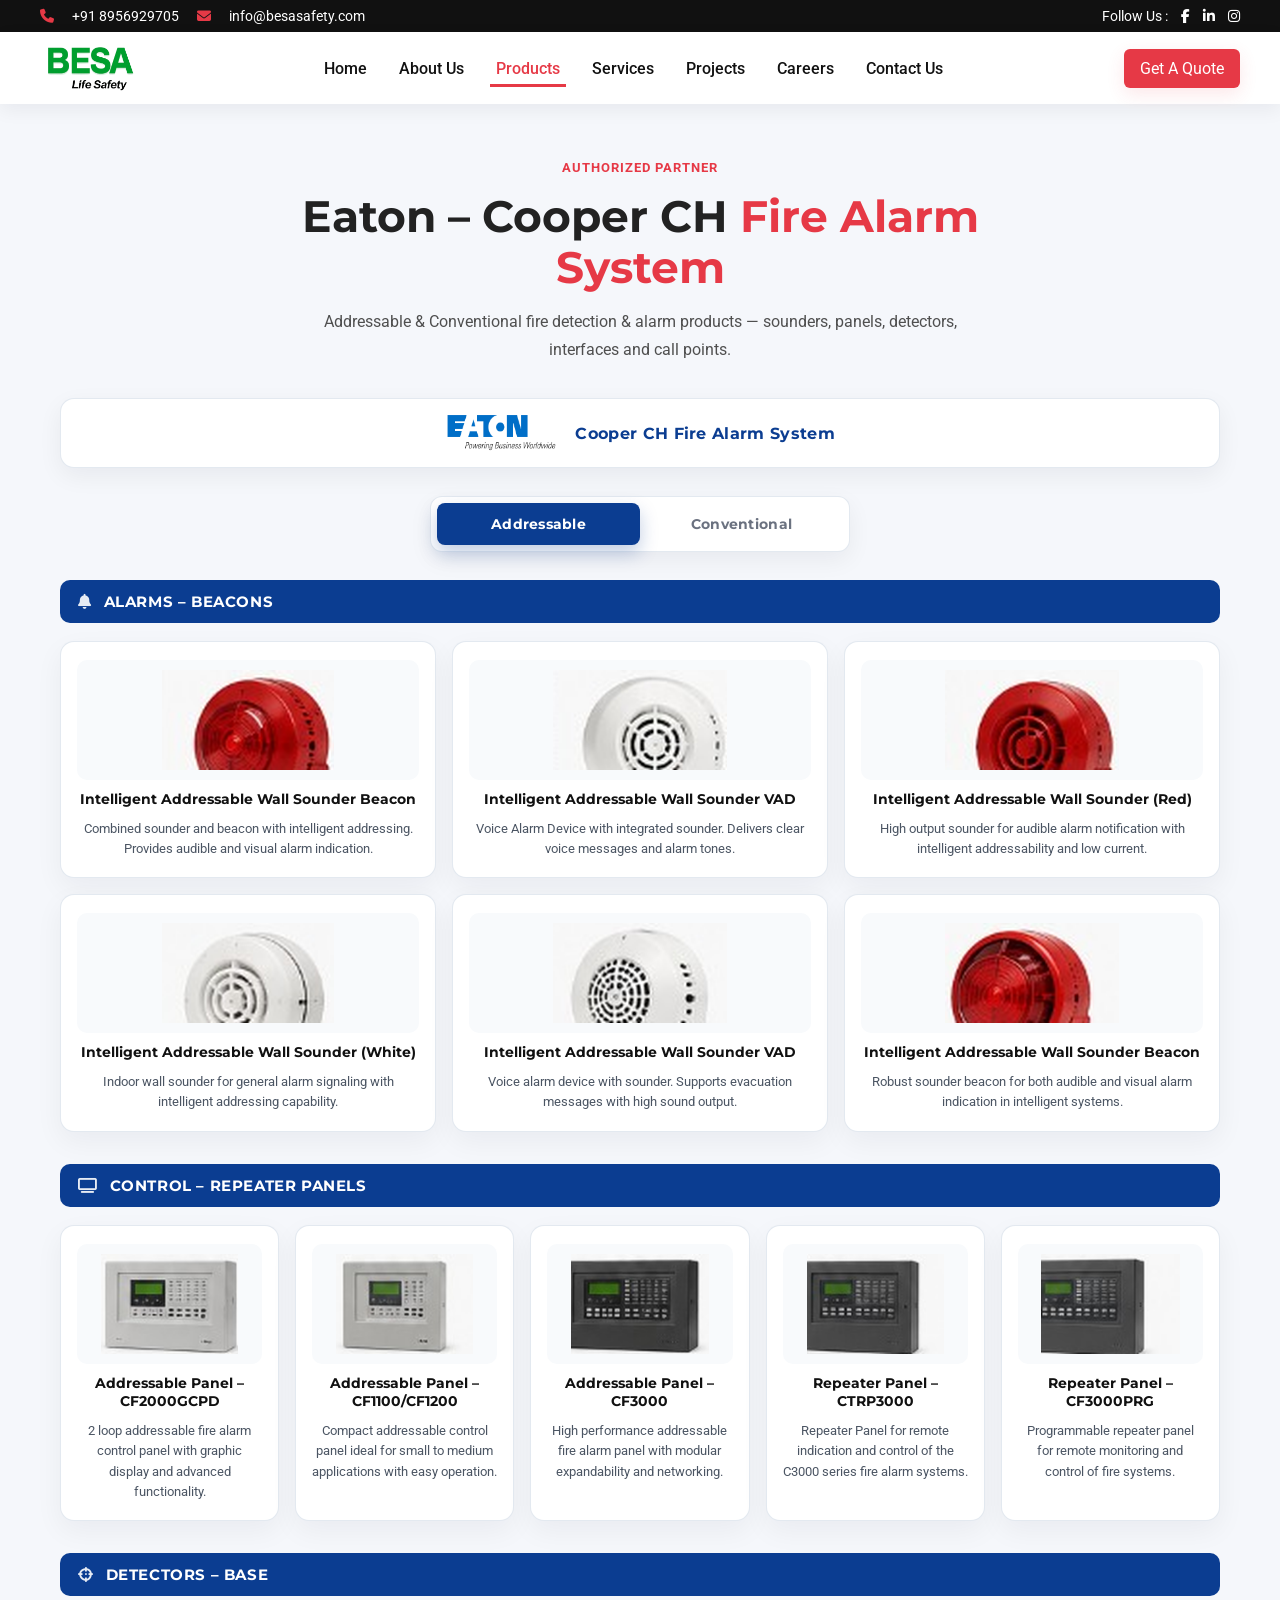
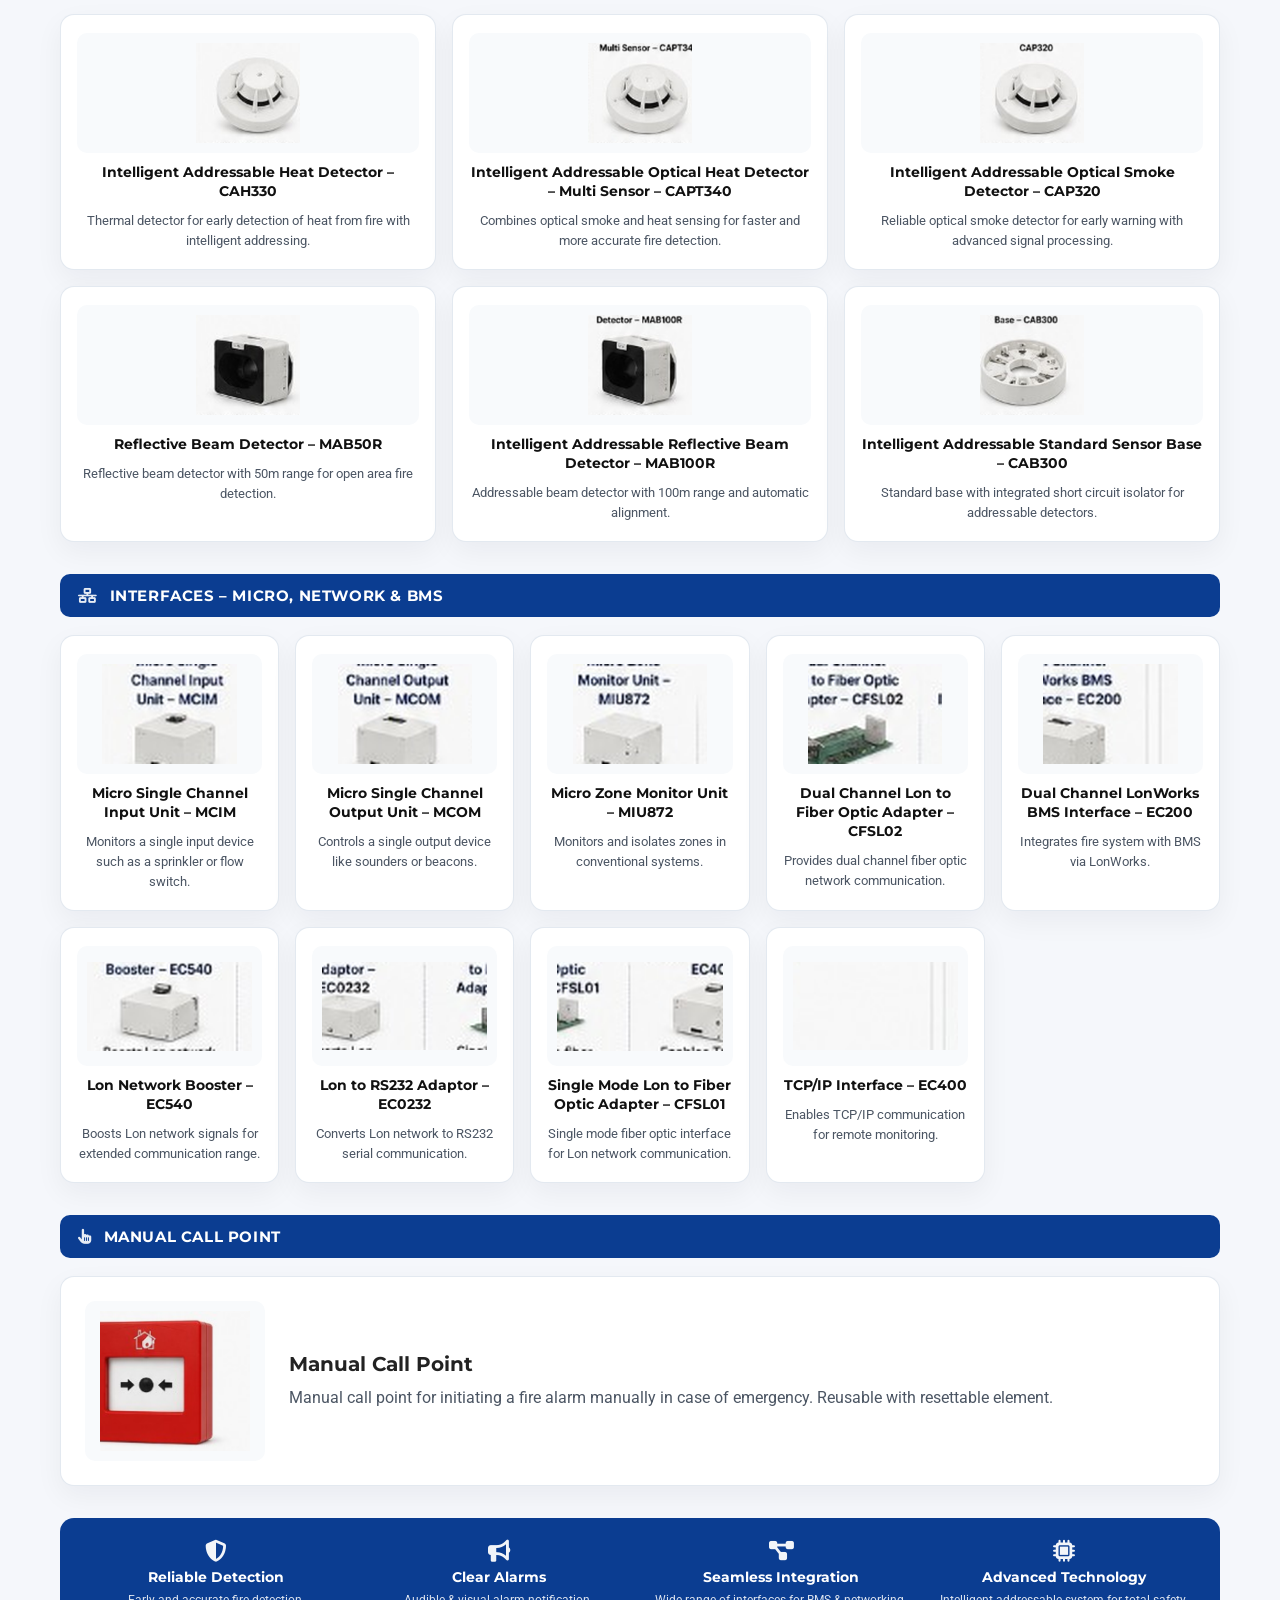
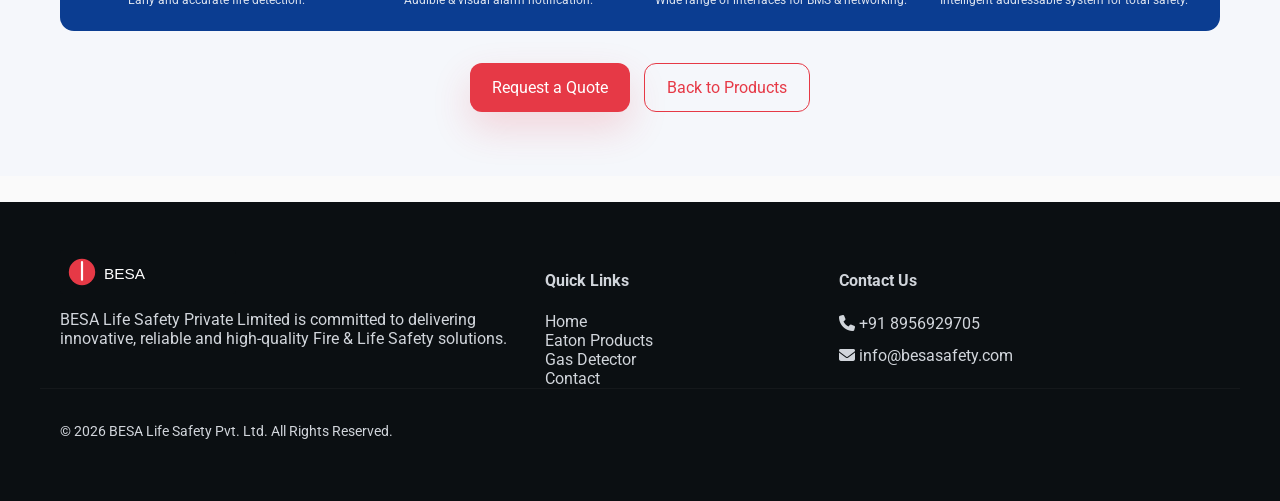
==== commit 397c2d8b: "new changes" ====
--- a/eaton-products.html
+++ b/eaton-products.html
@@ -2,18 +2,27 @@
 <html lang="en">
 <head>
   <meta charset="utf-8">
+  <script>
+    (function () {
+      if (/github\.io$/i.test(location.hostname)) {
+        var b = document.createElement('base');
+        b.href = '/besa_life_safety/';
+        document.head.appendChild(b);
+      }
+    })();
+  </script>
   <meta name="viewport" content="width=device-width, initial-scale=1">
   <title>Eaton Cooper CH Fire Alarm System — Addressable | BESA Life Safety</title>
   <meta name="description" content="Authorized Eaton Cooper CH addressable fire alarm products — sounders, beacons, control panels, detectors, interfaces and manual call points from BESA Life Safety.">
   <link rel="icon" href="assets/favicon.svg">
   <link href="https://fonts.googleapis.com/css2?family=Montserrat:wght@400;600;700&family=Roboto:wght@300;400;500&display=swap" rel="stylesheet">
   <link rel="stylesheet" href="https://cdnjs.cloudflare.com/ajax/libs/font-awesome/6.5.0/css/all.min.css">
-  <link rel="stylesheet" href="css/style.css">
+  <link rel="stylesheet" href="css/style.css?v=20260718">
 </head>
 <body>
   <header class="topbar">
     <div class="container topbar-inner">
-      <div class="contact"> <i class="fa fa-phone"></i> +91 91581 06262 &nbsp; <i class="fa fa-envelope"></i> info@besasafety.com</div>
+      <div class="contact"> <i class="fa fa-phone"></i> +91 8956929705 &nbsp; <i class="fa fa-envelope"></i> info@besasafety.com</div>
       <div class="socials">Follow Us : <a href="#"><i class="fab fa-facebook-f"></i></a> <a href="#"><i class="fab fa-linkedin-in"></i></a> <a href="#"><i class="fab fa-instagram"></i></a></div>
     </div>
   </header>
--- a/css/style.css
+++ b/css/style.css
@@ -118,8 +118,11 @@
 
 /* Suppliers & product catalog */
 .supplier-grid{display:grid;grid-template-columns:repeat(3,minmax(0,1fr));gap:18px;margin:18px 0}
+.product-grid{grid-template-columns:repeat(2,minmax(0,1fr))}
+
 .supplier-card{background:#fff;padding:18px;border-radius:8px;text-align:center;box-shadow:0 6px 18px rgba(5,5,5,0.04)}
 .supplier-card img{height:56px;width:auto;margin:0 auto 8px;object-fit:contain}
+.product-card img{height:200px;width:auto;margin:0 auto 8px;object-fit:contain}
 .supplier-card a{color:inherit;text-decoration:none;display:block}
 .supplier-card a:hover h4{color:var(--brand)}
 .catalog-list ul{margin:12px 0 40px;padding-left:20px}
